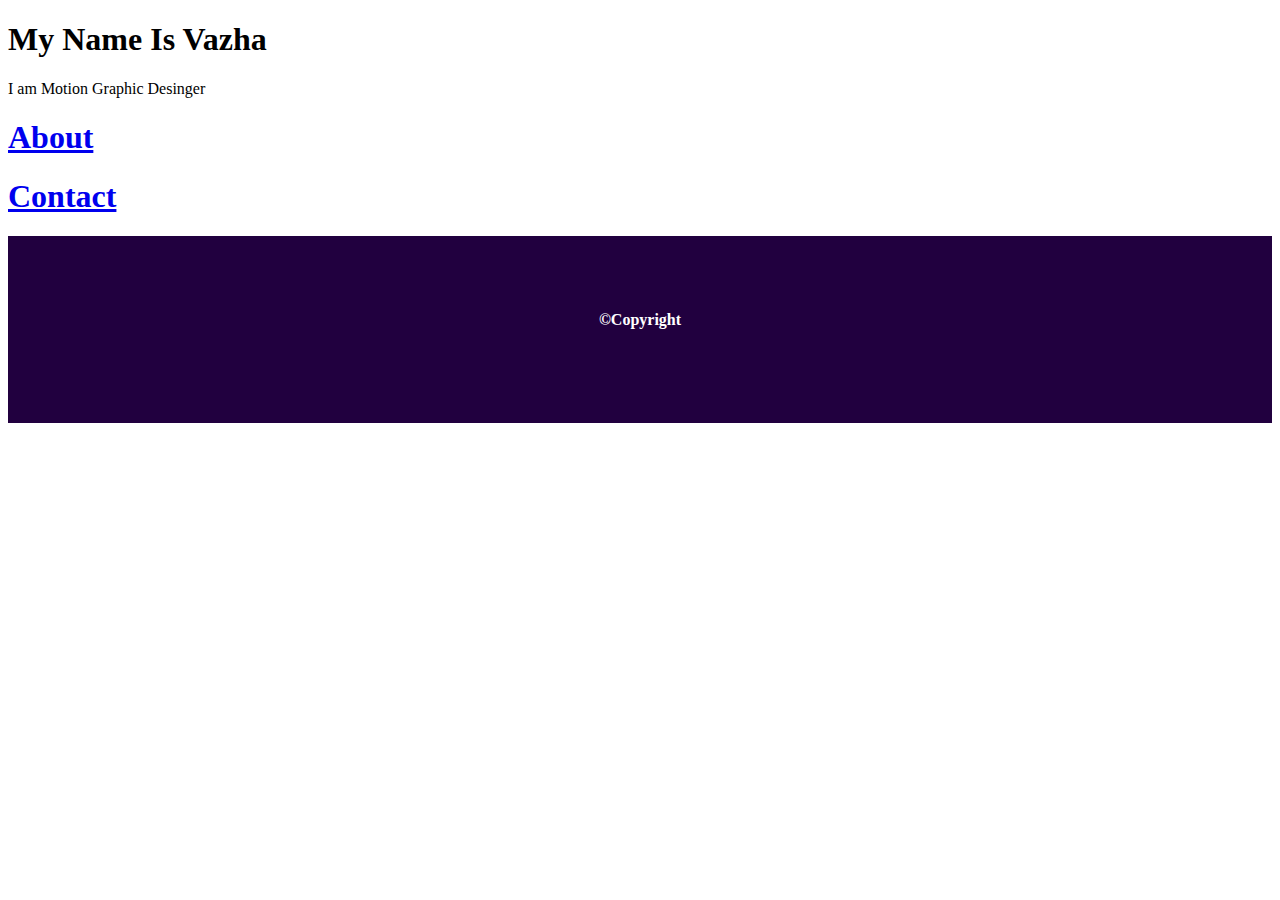
==== index.html @ bbf6bc3d "Work" ====
<!DOCTYPE html>
<html lang="en">
<head>
    <meta charset="UTF-8">
    <meta http-equiv="X-UA-Compatible" content="IE=edge">
    <meta name="viewport" content="width=device-width, initial-scale=1.0">
    <title>Portfolio</title>
</head>
<body>
    <header>
        <h1>My Name Is Vazha</h1>
        <p>I am Motion Graphic Desinger</p>
        <a href="./about.html"><h1>About</h1></a>
        <a href="./contact.html"><h1>Contact</h1></a>
    </header>
    <footer style="background-color: rgb(33, 0, 63);">
        <br>
        <br>
        <br>
        <center><h4 style="color: white;">©Copyright</h4></center>
        <br>
        <br>
        <br>
        <br>
    </footer>

</body>
</html>
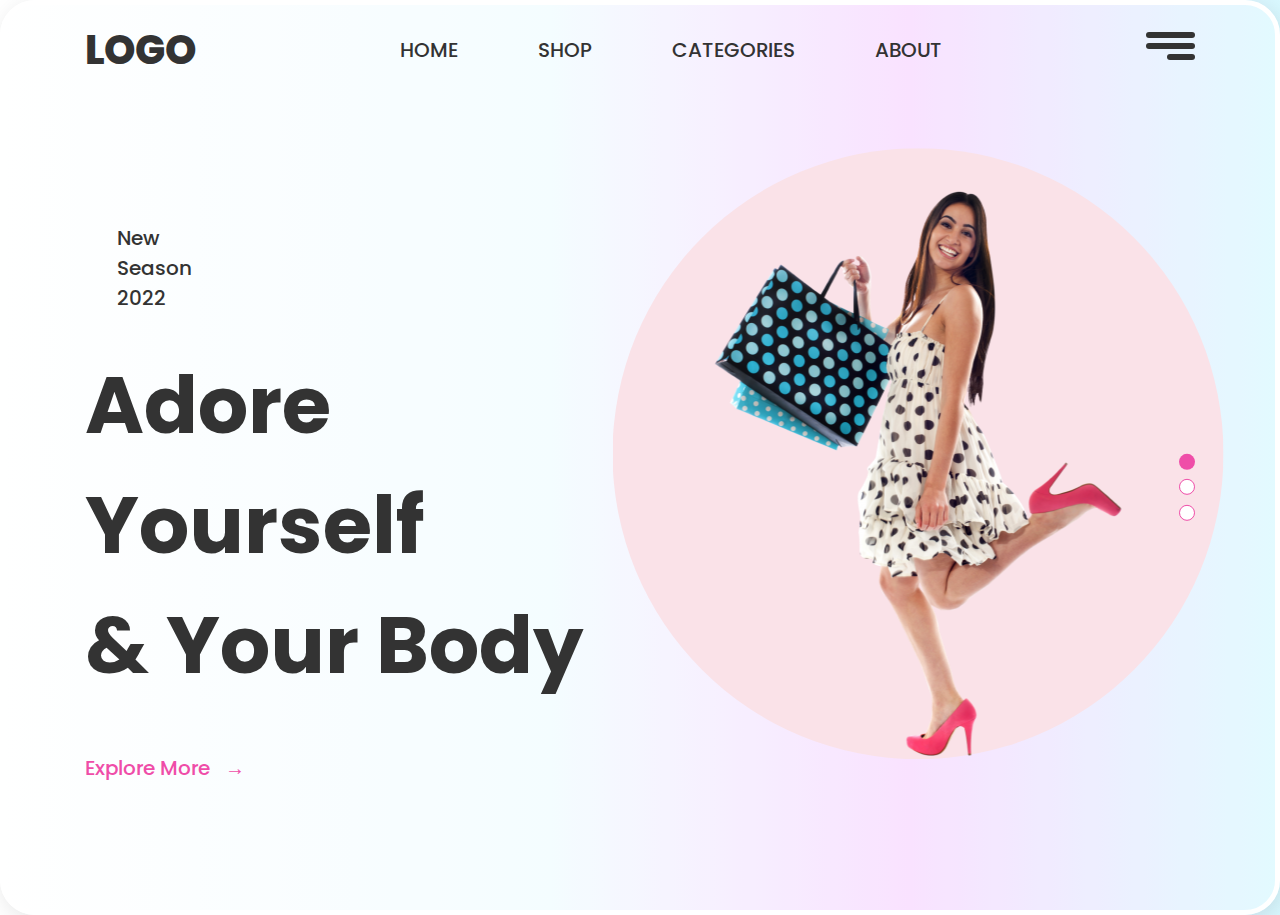
==== commit c8ab411a: "asd" ====
--- a/index.html
+++ b/index.html
@@ -4,25 +4,54 @@
     <meta charset="UTF-8">
     <meta http-equiv="X-UA-Compatible" content="IE=edge">
     <meta name="viewport" content="width=device-width, initial-scale=1.0">
-    <title>Portfolio</title>
+    <link rel="stylesheet" href="css/style.css">
+    <link rel="preconnect" href="https://fonts.googleapis.com"><link rel="preconnect" href="https://fonts.gstatic.com" crossorigin><link href="https://fonts.googleapis.com/css2?family=Poppins:wght@400;500&display=swap" rel="stylesheet">
+    <title>Shop</title>
 </head>
 <body>
-    <header>
-        <h1>My Name Is Vazha</h1>
-        <p>I am Motion Graphic Desinger</p>
-        <a href="./about.html"><h1>About</h1></a>
-        <a href="./contact.html"><h1>Contact</h1></a>
-    </header>
-    <footer style="background-color: rgb(33, 0, 63);">
-        <br>
-        <br>
-        <br>
-        <center><h4 style="color: white;">©Copyright</h4></center>
-        <br>
-        <br>
-        <br>
-        <br>
-    </footer>
-
+    <main class="main-container">
+        <nav class="navigation">
+            <div class="logo">
+                <h1>LOGO</h1>
+            </div>
+            <ul class="nav-items">
+                <li>
+                    <a href="#">Home</a>
+                </li>
+                <li>
+                    <a href="#">Shop</a>
+                </li>
+                <li>
+                    <a href="#">Categories</a>
+                </li>
+                <li>
+                    <a href="#">About</a>
+                </li>
+            </ul>
+            <div class="menu">
+                <img src="./img/menu.svg" alt="">
+            </div>
+        </nav>
+        <section class="section-main">
+            <div class="left-content">
+                <p>New <br /> Season <br /> 2022</p>
+                <h1>
+                    Adore Yourself <br />& Your Body
+                </h1>
+                <a href="#" class="h-btn">Explore More &nbsp; &rarr;</a>
+            </div>
+            <div class="right-content">
+                <div class="images-con">
+                    <img src="./img/shopper.png" alt="" class="shopper">
+                    <img src="./img/circle.svg" alt="" class="circle">
+                </div>
+                <div class="dots">
+                    <div class="dots-1"></div>
+                    <div class="dots-2"></div>
+                    <div class="dots-3"></div>
+                </div>
+            </div>
+        </section>
+    </main>
 </body>
 </html>--- a/css/style.css
+++ b/css/style.css
@@ -0,0 +1,132 @@
+*{
+    margin: 0;
+    padding: 0;
+    box-sizing: border-box;
+    text-decoration: none;
+    list-style: none;
+}
+
+body {
+    font-family: 'Poppins', sans-serif;
+    background: linear-gradient(90deg, rgba(255,255,255,0.623686974789916) 0%, rgba(241,252,255,1) 43%, rgba(243,196,255,0.6460959383753502) 71%, rgba(196,245,255,0.6460959383753502) 100%);
+    display: flex;
+    justify-content: center;
+    align-items: center;
+    min-height: 100vh;
+    font-size: 20px;
+    color: #333;
+    font-weight: 500;
+}
+
+.main-container {
+    width: 1734px;
+    height: 915px;
+    background-color: rgba(255, 255, 255, 0.252);
+    border-radius: 35px;
+    box-shadow: 3px 5px 23px rgba(0, 0, 0, 0.1);
+    backdrop-filter: 17px;
+    border: 5px solid white;
+}
+
+.navigation {
+    display: flex;
+    justify-content: space-between;
+    min-height: 10vh;
+    align-items: center;
+    margin: 0 5rem;
+}
+
+.navigation .nav-items {
+    display: flex;
+    align-items: center;
+}
+
+.logo h1{
+    font-weight: 800;
+}
+
+.nav-items li{
+    margin: 0 2.5rem;
+}
+
+.nav-items a{
+    font-weight: 500;
+    text-transform: uppercase;
+    font-size: inherit;
+    font-family: inherit;
+    color: inherit;
+    
+}
+
+.section-main {
+    display: flex;
+    margin: 6rem 5rem;
+
+}
+
+.section-main .left-content p {
+    padding: 2rem;
+}
+
+.section-main .left-content h1 {
+    font-size: 5rem;
+}
+
+.section-main .left-content {
+    width: 100%;
+}
+
+.section-main .right-content {
+    width: 100%;
+    position: relative;
+}
+
+.section-main .right-content .images-con {
+    position: relative;
+}
+
+.circle {
+    position: absolute;
+    left: 50%;
+    z-index: -1;
+    transform: translateX(-50%) translateY(-7%);
+}
+
+.shopper {
+    position: absolute;
+    left: 50%;
+    z-index: 5;
+    transform: translateX(-50%);
+}
+
+.dots {
+    width: 1rem;
+    position: absolute;
+    right: 0;
+    transform: translateY(-50%);
+    top: 50%;
+}
+
+.dots-1, .dots-2, .dots-3 {
+    width: 1rem;
+    height: 1rem;
+    border-radius: 50%;
+    background-color: red;
+    margin: .6rem 0;
+    cursor: pointer;
+}
+
+.dots-1 {
+    background-color: #ef4da8;
+}
+
+.dots-2, .dots-3 {
+    background-color: white;
+    border: 1px solid #ef4da8;
+}
+
+.h-btn {
+    color: #ef4da8;
+    margin-top: 3rem;
+    display: inline-block;
+}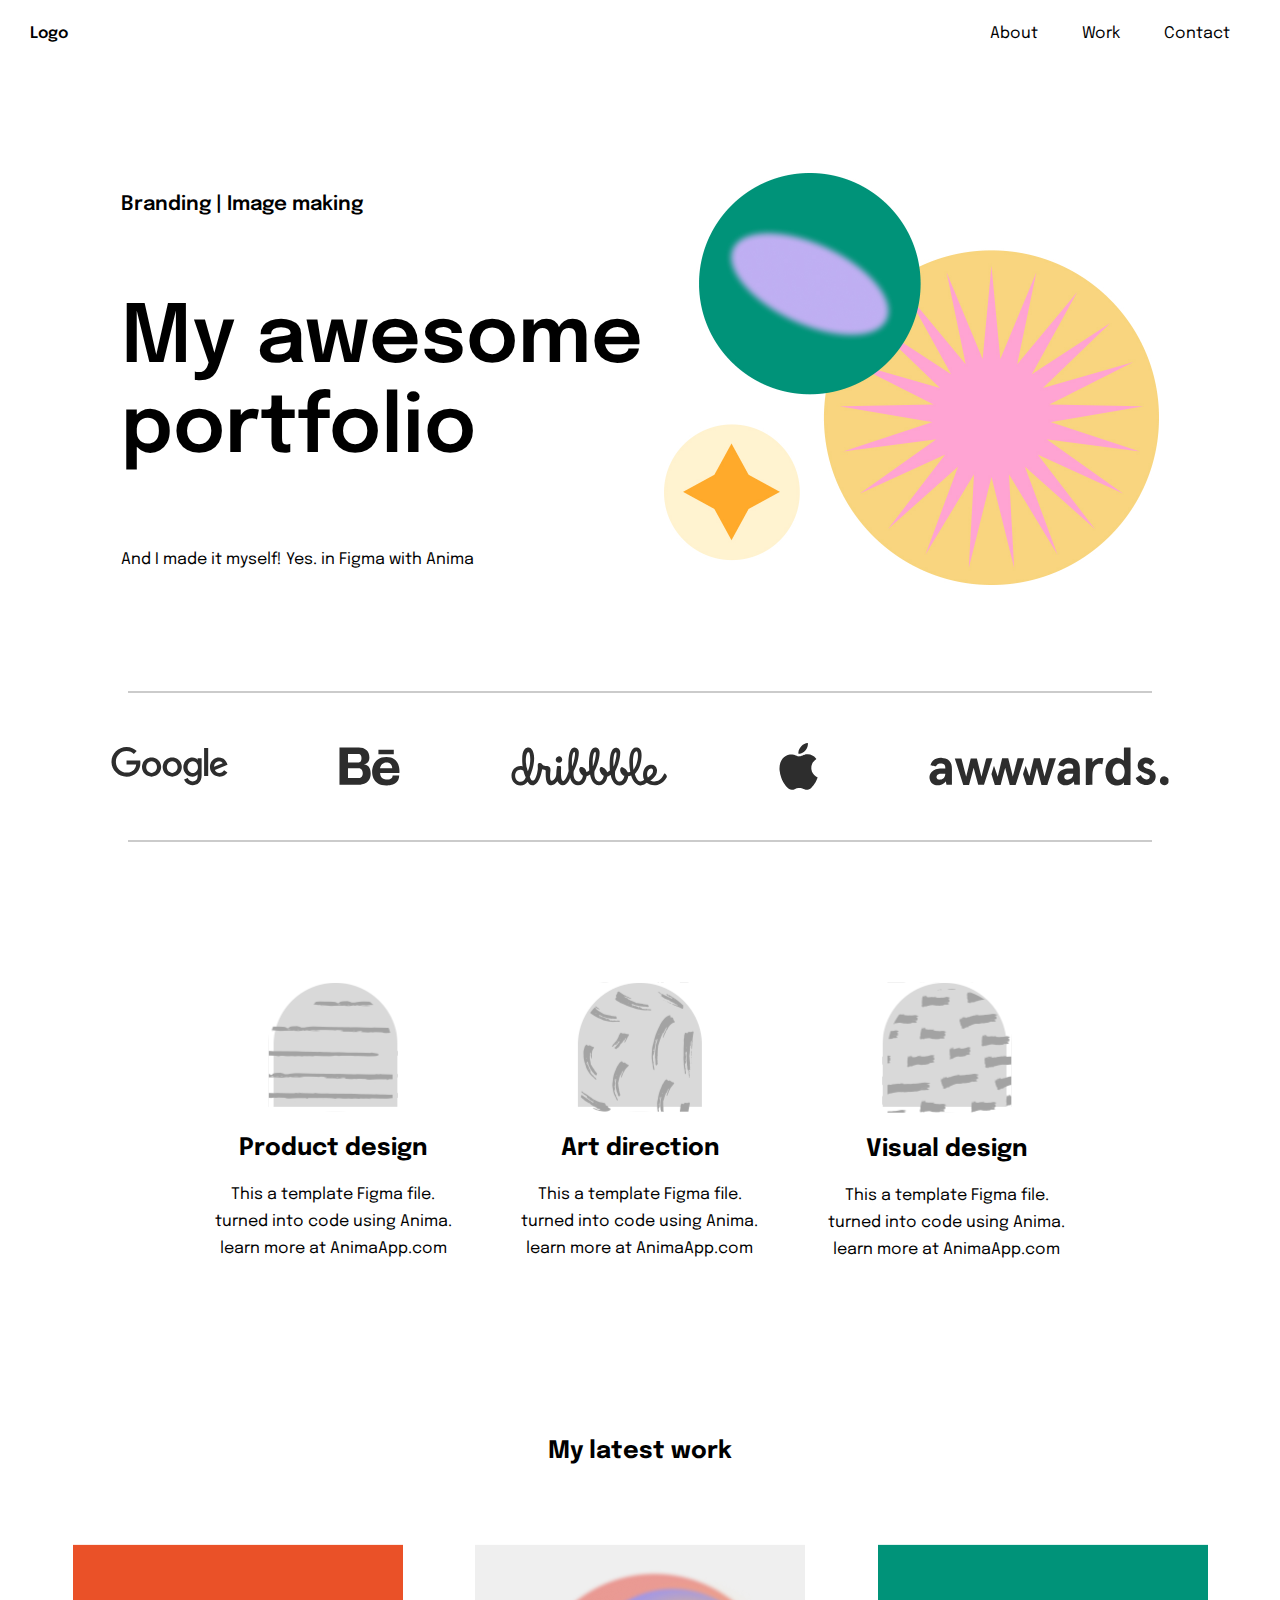
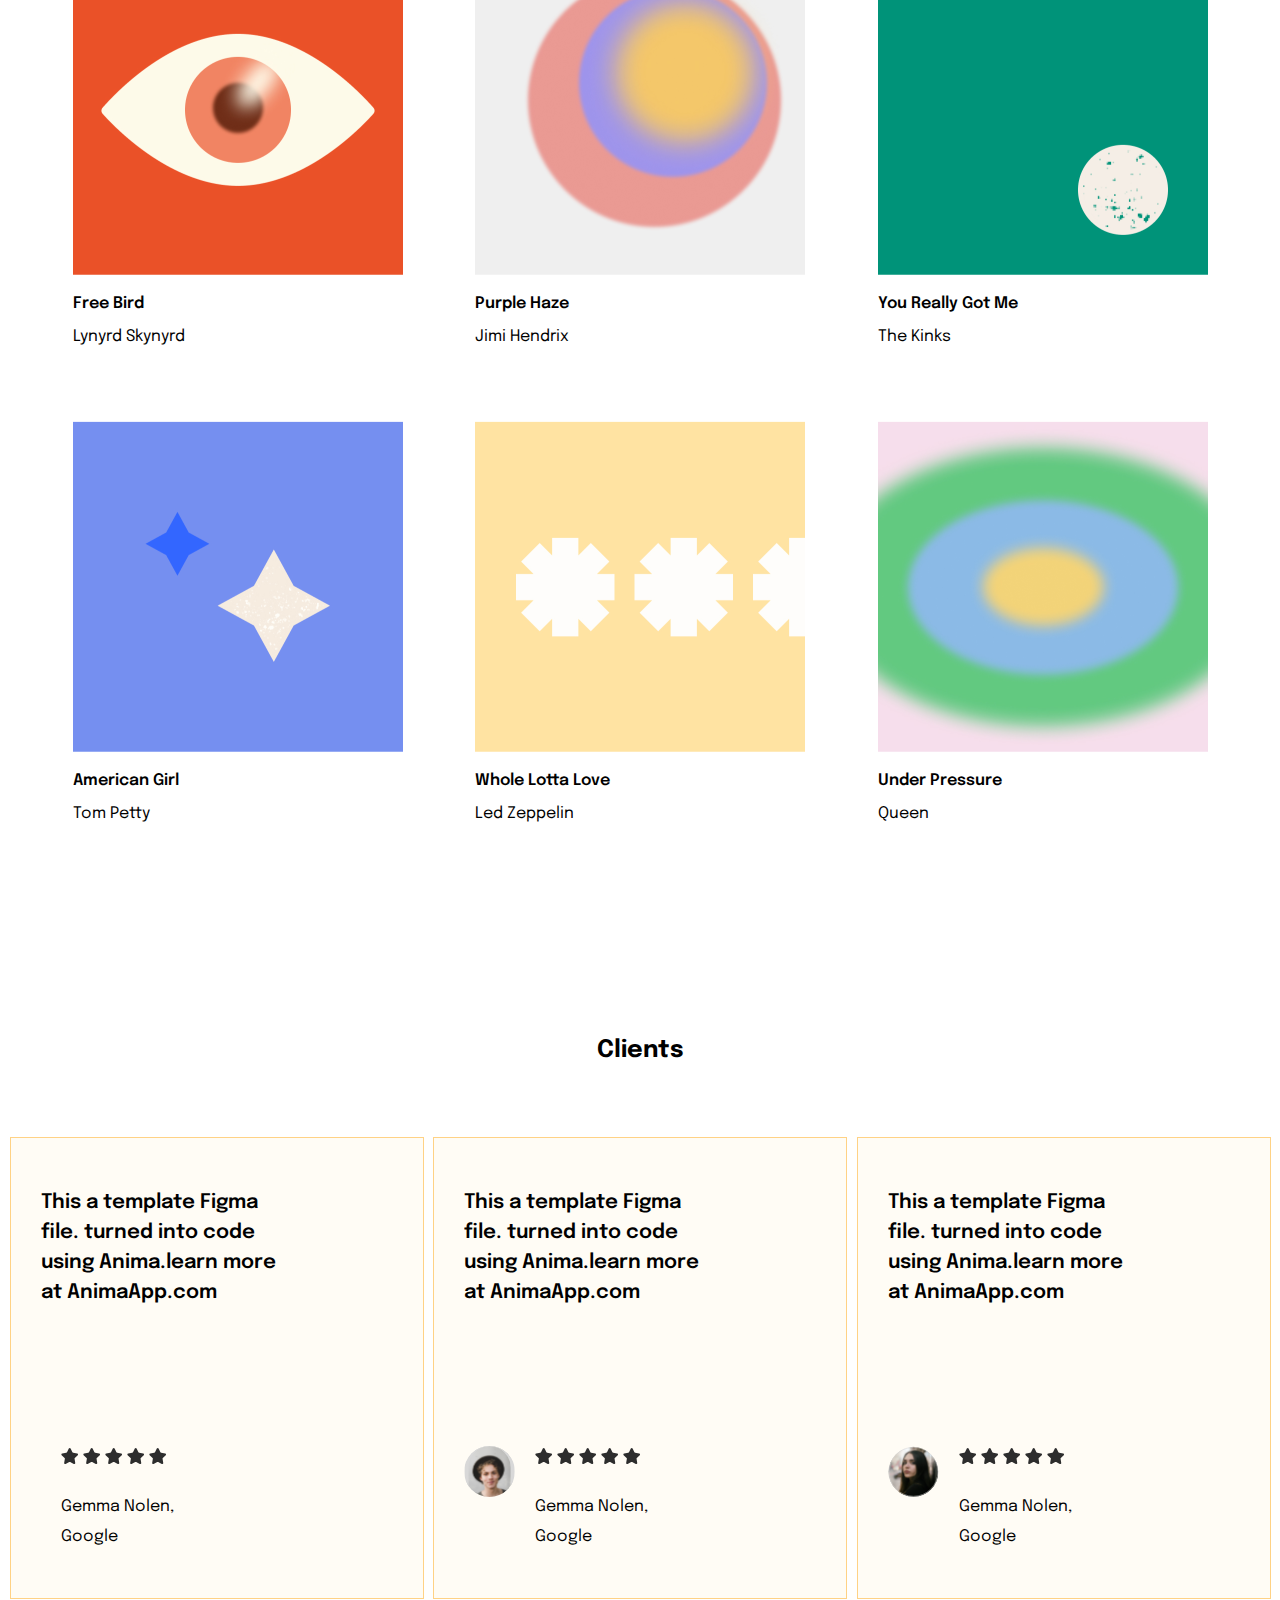
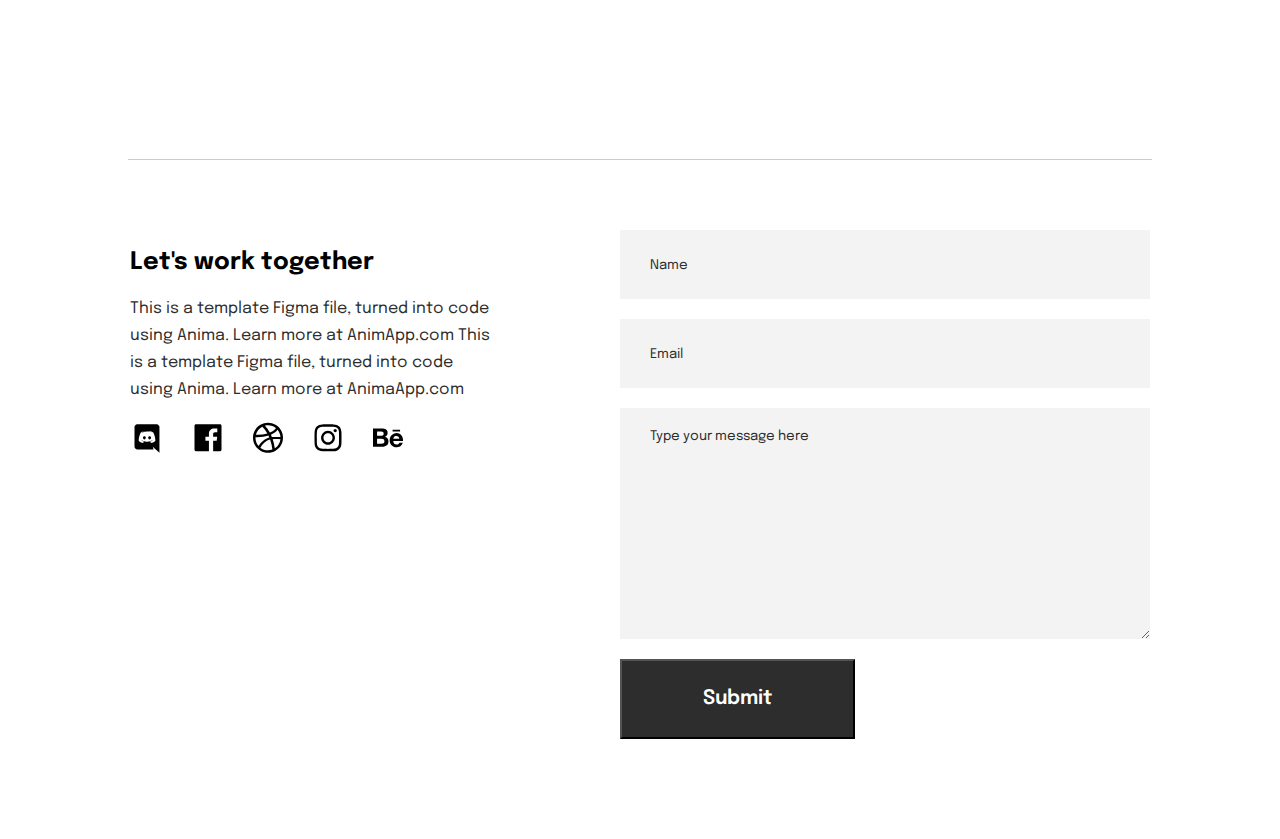
==== commit 74df3992: "Portfolio" ====
--- a/index.html
+++ b/index.html
@@ -4,54 +4,339 @@
     <meta charset="UTF-8">
     <meta http-equiv="X-UA-Compatible" content="IE=edge">
     <meta name="viewport" content="width=device-width, initial-scale=1.0">
-    <link rel="stylesheet" href="css/style.css">
-    <link rel="preconnect" href="https://fonts.googleapis.com"><link rel="preconnect" href="https://fonts.gstatic.com" crossorigin><link href="https://fonts.googleapis.com/css2?family=Poppins:wght@400;500&display=swap" rel="stylesheet">
-    <title>Shop</title>
+    <link rel="stylesheet" href="./css/style.css">
+    <link rel="preconnect" href="https://fonts.googleapis.com"><link rel="preconnect" href="https://fonts.gstatic.com" crossorigin><link href="https://fonts.googleapis.com/css2?family=Epilogue:wght@400;600&display=swap" rel="stylesheet">
+    <title>Despo</title>
 </head>
 <body>
-    <main class="main-container">
-        <nav class="navigation">
-            <div class="logo">
-                <h1>LOGO</h1>
-            </div>
-            <ul class="nav-items">
-                <li>
-                    <a href="#">Home</a>
-                </li>
-                <li>
-                    <a href="#">Shop</a>
-                </li>
-                <li>
-                    <a href="#">Categories</a>
-                </li>
-                <li>
-                    <a href="#">About</a>
-                </li>
+    
+    <div class="header">
+
+        <a href="#" id="nav-logo">Logo</a>
+
+        <nav>
+            <ul class="nav-bar">
+                <li><a href="./about.html">About</a></li>
+                <li><a href="#">Work</a></li>
+                <li><a href="#">Contact</a></li>
             </ul>
-            <div class="menu">
-                <img src="./img/menu.svg" alt="">
-            </div>
         </nav>
-        <section class="section-main">
-            <div class="left-content">
-                <p>New <br /> Season <br /> 2022</p>
-                <h1>
-                    Adore Yourself <br />& Your Body
-                </h1>
-                <a href="#" class="h-btn">Explore More &nbsp; &rarr;</a>
-            </div>
-            <div class="right-content">
-                <div class="images-con">
-                    <img src="./img/shopper.png" alt="" class="shopper">
-                    <img src="./img/circle.svg" alt="" class="circle">
+
+    </div>
+
+
+    <div class="main-container">
+        <div class="left-main-container">
+
+            <p class="headline-branding">
+                Branding | Image making
+            </p>
+
+            <h1 class="headline">
+                My awesome <br/>
+                portfolio
+            </h1>
+
+            <p class="headline">
+                And I made it myself! Yes. in Figma with Anima
+            </p>
+
+        </div>
+
+        
+        <div class="right-main-container">
+            <img src="./css/img/header-pic.svg" alt="" class="main-pic">
+        </div>
+
+    </div>
+
+    <section class="logos-section">
+        
+        <div class="logo-border-section"></div>
+
+            <div class="logos-section-flex">
+            
+                <img src="./css/img/Logos/google.svg" alt="Google Search Logo">
+            
+                <img src="./css/img/Logos/Behance.svg" alt="Behance Design Platform Logo">
+            
+                <img src="./css/img/Logos/Dribbble.svg" alt="Dribble Design Artist Platfrom Logo">
+            
+                <img src="./css/img/Logos/apple.svg" alt="Apple Company Logo">
+            
+                <img src="./css/img/Logos/awwwards.svg" alt="Professional Web Design Logo">
+
+            </div>
+
+        <div class="logo-border-section"></div>
+
+    </section>
+
+
+
+    <section class="skills">
+
+        <div class="skil-1">
+            <img src="./css/img/skills/skill-1.svg" alt="Product design skill">
+
+            <h2>Product design</h2>
+
+            <p class="skill-lineheight">This a template Figma file.<br/> turned into code using Anima.<br/> learn more at AnimaApp.com</p>
+
+        </div>
+
+
+        <div class="skil-2">
+            <img src="./css/img/skills/skill-2.svg" alt="Art direction skill">
+
+            <h2>Art direction</h2>
+
+            <p class="skill-lineheight">This a template Figma file.<br/> turned into code using Anima.<br/> learn more at AnimaApp.com</p>
+
+        </div>
+
+
+
+        <div class="skil-3">
+            <img src="./css/img/skills/skill-3.svg" alt="Visual design skill">
+
+            <h2>Visual design</h2>
+
+            <p class="skill-lineheight">This a template Figma file.<br/> turned into code using Anima.<br/> learn more at AnimaApp.com</p>
+
+        </div>
+
+    </section>
+
+
+    <section class="latest-work-section">
+
+        <h2>My latest work</h2>
+
+        <div class="stripe-1">
+
+            <div class="lastest-work-1">
+
+                <img src="./css/img/Latest-work-Section/work-1.png" alt="">
+
+                <p class="weight-600"weight-600>Free Bird</p>
+
+                <p>Lynyrd Skynyrd</p>
+
+            </div>
+
+            <div class="lastest-work-1">
+
+                <img src="./css/img/Latest-work-Section/work-2.png" alt="">
+
+                <p class="weight-600">Purple Haze</p>
+
+                <p>Jimi Hendrix</p>
+
+            </div>
+
+
+            <div class="lastest-work-1">
+
+                <img src="./css/img/Latest-work-Section/work-3.png" alt="">
+
+                <p class="weight-600">You Really Got Me</p>
+
+                <p>The Kinks</p>
+
+            </div>
+
+
+        </div>
+
+        <div class="stripe-2">
+
+            <div class="lastest-work-2">
+
+                <img src="./css/img/Latest-work-Section/work-4.png" alt="">
+
+                <p class="weight-600">American Girl</p>
+
+                <p>Tom Petty</p>
+
+            </div>
+
+            <div class="lastest-work-2">
+
+                <img src="./css/img/Latest-work-Section/work-5.png" alt="">
+
+                <p class="weight-600">Whole Lotta Love</p>
+
+                <p>Led Zeppelin</p>
+
+            </div>
+
+
+            <div class="lastest-work-2">
+
+                <img src="./css/img/Latest-work-Section/work-6.png" alt="">
+
+                <p class="weight-600">Under Pressure</p>
+
+                <p>Queen</p>
+
+            </div>
+
+
+        </div>
+
+
+    </section>
+
+
+    <section class="clients-section">
+        
+        <h2>Clients</h2>
+        
+        <div class="cards">
+            
+            
+
+            <div class="card-1">
+
+                <p class="weight-600 text-card-border">This a template Figma <br/>file. turned into code using Anima.learn more at AnimaApp.com</p>
+
+
+                <div class="clients-authors">
+                    <div class="client-div">
+                        <img src="./css/img/Clients/client-img-1.svg" alt="" class="cards-img">
+                    </div>
+                    
+
+                    <div class="client-text-star">
+                        <div class="client-star">
+                            <img src="./css/img/Clients/client-img-star.svg" alt="">
+                            <img src="./css/img/Clients/client-img-star.svg" alt="">
+                            <img src="./css/img/Clients/client-img-star.svg" alt="">
+                            <img src="./css/img/Clients/client-img-star.svg" alt="">
+                            <img src="./css/img/Clients/client-img-star.svg" alt="">
+                        </div>
+
+
+                        <div class="client-p">
+                            <p>Gemma Nolen,<br/>Google</p>
+                        </div>
+                    </div>
+
                 </div>
-                <div class="dots">
-                    <div class="dots-1"></div>
-                    <div class="dots-2"></div>
-                    <div class="dots-3"></div>
+
+            </div>
+            
+            <div class="card-2">
+
+                <p class="weight-600 text-card-border">This a template Figma <br/>file. turned into code using Anima.learn more at AnimaApp.com</p>
+
+
+                <div class="clients-authors">
+                    <div class="client-div">
+                        <img src="./css/img/Clients/client-img-2.svg" alt="" class="cards-img">
+                    </div>
+                    
+
+                    <div class="client-text-star">
+                        <div class="client-star">
+                            <img src="./css/img/Clients/client-img-star.svg" alt="">
+                            <img src="./css/img/Clients/client-img-star.svg" alt="">
+                            <img src="./css/img/Clients/client-img-star.svg" alt="">
+                            <img src="./css/img/Clients/client-img-star.svg" alt="">
+                            <img src="./css/img/Clients/client-img-star.svg" alt="">
+                        </div>
+
+
+                        <div class="client-p">
+                            <p>Gemma Nolen,<br/>Google</p>
+                        </div>
+                    </div>
+
                 </div>
-            </div>
-        </section>
-    </main>
+
+            </div>
+
+
+
+            <div class="card-3">
+
+                <p class="weight-600 text-card-border">This a template Figma <br/>file. turned into code using Anima.learn more at AnimaApp.com</p>
+
+
+                <div class="clients-authors">
+                    <div class="client-div">
+                        <img src="./css/img/Clients/client-img-3.svg" alt="" class="cards-img">
+                    </div>
+                    
+
+                    <div class="client-text-star">
+                        <div class="client-star">
+                            <img src="./css/img/Clients/client-img-star.svg" alt="">
+                            <img src="./css/img/Clients/client-img-star.svg" alt="">
+                            <img src="./css/img/Clients/client-img-star.svg" alt="">
+                            <img src="./css/img/Clients/client-img-star.svg" alt="">
+                            <img src="./css/img/Clients/client-img-star.svg" alt="">
+                        </div>
+
+
+                        <div class="client-p">
+                            <p>Gemma Nolen,<br/>Google</p>
+                        </div>
+                    </div>
+
+                </div>
+
+            </div>
+
+    </section>
+
+    <div class="footer-border"></div>
+
+    <section class="footer">
+
+        
+
+        <div class="footer-left-content">
+
+            <h2>
+                Let's work together
+            </h2>
+
+
+            <p class="footer-text-size">
+                This is a template Figma file, turned into code using Anima. Learn more at AnimApp.com This is a template Figma file, turned into code using Anima. Learn more at AnimaApp.com
+            </p>
+
+            <ul class="social-icons">
+                <li><a href="#"><img src="./css/img/Social-logos/discord.svg" alt="Discord logo"></a></li>
+                <li class="social-icons-pad"><a href="#"><img src="./css/img/Social-logos/facebook.svg" alt="Facebook logo"></a></li>
+                <li class="social-icons-pad"><a href="#"><img src="./css/img/Social-logos/dribbble.svg" alt="Dribbble logo"></a></li>
+                <li class="social-icons-pad"><a href="#"><img src="./css/img/Social-logos/instagram.svg" alt="Instagram logo"></a></li>
+                <li class="social-icons-pad"><a href="#"><img src="./css/img/Social-logos/behance.svg" alt="Behance logo"></a></li>
+            </ul>
+
+        </div>
+
+
+        <div class="footer-right-content">
+
+            
+            <form action="" method="" class="form">
+                <input type="text" placeholder="Name" form="" class="form-text-input">
+                <input type="email" placeholder="Email" class="form-email-input">
+                <textarea name="form-text-type" id="" cols="30" rows="10" class="form-text-type" placeholder="Type your message here"></textarea>
+                <button type="button" class="form-button-type">Submit</button>
+
+            </form>
+
+        </div>
+
+
+    </section>
+
+
+
+
 </body>
 </html>--- a/css/style.css
+++ b/css/style.css
@@ -1,132 +1,282 @@
-*{
+:root{
+    --font-weight-600: 600;
+}
+
+
+body {
+    background-color: #FFFFFF;
     margin: 0;
     padding: 0;
+    font-family: 'Epilogue', sans-serif;
+}
+
+ul, a {
+    text-decoration: none;
+    list-style-type: none;
+    margin: 0;
+    padding: 0;
+    color: black;
+}
+
+.header {
     box-sizing: border-box;
-    text-decoration: none;
-    list-style: none;
-}
-
-body {
-    font-family: 'Poppins', sans-serif;
-    background: linear-gradient(90deg, rgba(255,255,255,0.623686974789916) 0%, rgba(241,252,255,1) 43%, rgba(243,196,255,0.6460959383753502) 71%, rgba(196,245,255,0.6460959383753502) 100%);
-    display: flex;
-    justify-content: center;
-    align-items: center;
-    min-height: 100vh;
+    display: flex;
+    justify-content: space-between;
+    padding: 25px 30px;
+}
+
+.nav-bar li{
+    display: inline-block;
+    padding: 0px 20px;
+}
+
+#nav-logo{
+    font-weight: var(--font-weight-600);
+}
+
+.main-container {
+    box-sizing: border-box;
+    display: flex;
+    justify-content: space-evenly;
+    padding: 100px;
+}
+
+.left-main-container {
+    display: flex;
+    flex-direction: column;
+    justify-content: space-evenly;
+}
+
+
+.left-main-container h1{
+    font-size: 5rem;
+    font-weight: var(--font-weight-600);
+    line-height: 5.625rem;
+}
+
+.headline-branding {
+    font-size: 1.25rem;
+    font-weight: var(--font-weight-600);
+}
+
+.right-main-container {
+    display: flex;
+}
+
+
+.logo-border-section {  
+    margin: auto;
+    border-top: 1px solid black;
+    border-bottom: 1px solid black; 
+    opacity: 20%;
+    width: 80%;
+    text-align: center;
+}
+
+
+.logos-section-flex {
+    padding: 50px 0 50px 0;
+    display: flex;
+    justify-content: space-evenly;
+}
+
+
+.skills {
+    display: flex;
+    justify-content: space-around;
+    padding: 140px 180px;
+    text-align: center;
+}
+
+.skill-lineheight {
+    line-height: 1.6875rem;
+}
+
+
+.latest-work-section{
+    padding-bottom: 180px;
+}
+
+.latest-work-section h2{
+    text-align: center;
+    padding-bottom:60px ;
+}
+
+.stripe-1 {
+    display: flex;
+    justify-content:space-evenly;
+    padding-bottom: 60px;
+}
+
+
+.stripe-2 {
+    display: flex;
+    justify-content:space-evenly ;
+}
+
+.weight-600 {
+    font-weight: var(--font-weight-600);
+}
+
+.cards {
+    display: flex;
+    justify-content: space-evenly;
+}
+
+
+.clients-section h2{
+    text-align: center;
+    padding-bottom: 55px;
+}
+
+
+.card-1, .card-2, .card-3 {
+    width: 332px;
+    height: 400px;
+    padding: 30px 50px 30px 30px;
+    background-color: #FFFCF5;
+    border: 1px solid #FFD285;
+    line-height: 30px;
+    justify-content: space-between;
+    flex-direction: column;
+    display: flex;
+}
+
+.text-card-border {
     font-size: 20px;
-    color: #333;
-    font-weight: 500;
-}
-
-.main-container {
-    width: 1734px;
-    height: 915px;
-    background-color: rgba(255, 255, 255, 0.252);
-    border-radius: 35px;
-    box-shadow: 3px 5px 23px rgba(0, 0, 0, 0.1);
-    backdrop-filter: 17px;
-    border: 5px solid white;
-}
-
-.navigation {
-    display: flex;
-    justify-content: space-between;
-    min-height: 10vh;
-    align-items: center;
-    margin: 0 5rem;
-}
-
-.navigation .nav-items {
-    display: flex;
-    align-items: center;
-}
-
-.logo h1{
-    font-weight: 800;
-}
-
-.nav-items li{
-    margin: 0 2.5rem;
-}
-
-.nav-items a{
-    font-weight: 500;
-    text-transform: uppercase;
-    font-size: inherit;
-    font-family: inherit;
-    color: inherit;
-    
-}
-
-.section-main {
-    display: flex;
-    margin: 6rem 5rem;
-
-}
-
-.section-main .left-content p {
-    padding: 2rem;
-}
-
-.section-main .left-content h1 {
-    font-size: 5rem;
-}
-
-.section-main .left-content {
-    width: 100%;
-}
-
-.section-main .right-content {
-    width: 100%;
-    position: relative;
-}
-
-.section-main .right-content .images-con {
-    position: relative;
-}
-
-.circle {
-    position: absolute;
-    left: 50%;
-    z-index: -1;
-    transform: translateX(-50%) translateY(-7%);
-}
-
-.shopper {
-    position: absolute;
-    left: 50%;
-    z-index: 5;
-    transform: translateX(-50%);
-}
-
-.dots {
-    width: 1rem;
-    position: absolute;
-    right: 0;
-    transform: translateY(-50%);
-    top: 50%;
-}
-
-.dots-1, .dots-2, .dots-3 {
-    width: 1rem;
-    height: 1rem;
+    width: 252px;
+    height: auto;
+    overflow: hidden;
+}
+
+
+.cards-img {
     border-radius: 50%;
-    background-color: red;
-    margin: .6rem 0;
+}
+
+
+.clients-authors{
+    box-sizing: border-box;
+    display: flex;
+}
+
+.client-text-star {
+    padding-left: 20px;
+    padding-bottom: 0;
+}
+
+
+.footer{
+    padding-top: 70px;
+
+}
+
+.footer-border {
+    padding-bottom: 160px;
+    margin: auto;
+    border-bottom: 1px solid black; 
+    opacity: 20%;
+    width: 80%;
+    text-align: center;
+}
+
+.footer-left-contet {
+    display: flex;
+    flex-direction: column;
+
+}
+
+.footer-text-size {
+    color: #2D2D2D;
+    line-height: 27px;
+    width: 360px;
+    overflow: hidden;
+}
+
+.social-icons li{    
+    display: inline-block;
+}
+
+.social-icons-pad {
+    padding-left: 20px;
+}
+
+.footer {
+    display: flex;
+    justify-content: space-evenly;
+    margin-bottom: 100px;
+}
+
+form {
+    border-style: hidden;
+    flex-direction: column;
+    display: flex;
+    gap: 20px;
+    margin: 0;
+    padding: 0;
+}
+
+.form-text-input {
+    width: 470px;
+    height: 27px;
+    padding: 21px 30px 21px 30px;
+    background-color: #F3F3F3;
+    border-style: none;
+}
+
+.form-email-input{
+    width: 470px;
+    height: 27px;
+    padding: 21px 30px 21px 30px;
+    background-color: #F3F3F3;
+    border-style: none;
+}
+
+.form-text-type {
+    width: 470px;
+    height: 189px;
+    background-color: #F3F3F3;
+    border-style: none;
+    padding: 21px 30px 21px 30px;
+    font-family: 'Epilogue', sans-serif;
+}
+
+
+input {
+    color: #2D2D2D;
+    font-family: 'Epilogue', sans-serif;
+    font-weight: 400;
+}
+
+input::placeholder{
+    color: #2D2D2D;
+}
+
+
+textarea {
+    color: #2D2D2D;
+    font-weight: 400;
+}
+
+textarea::placeholder {
+    color: #2D2D2D;
+}
+
+
+.form-button-type {
+    width: 235px;
+    height: 80px;
+    background-color: #2D2D2D;
+    color: white;
+    font-family: 'Epilogue', sans-serif;
+    font-weight: var(--font-weight-600);
+    font-size: 20px;
+    line-height: 30px;
     cursor: pointer;
 }
 
-.dots-1 {
-    background-color: #ef4da8;
-}
-
-.dots-2, .dots-3 {
-    background-color: white;
-    border: 1px solid #ef4da8;
-}
-
-.h-btn {
-    color: #ef4da8;
-    margin-top: 3rem;
-    display: inline-block;
+button:hover {
+    transition: .3s background ease;
+    color:#ffffff;
+    background-color: #666666;
 }